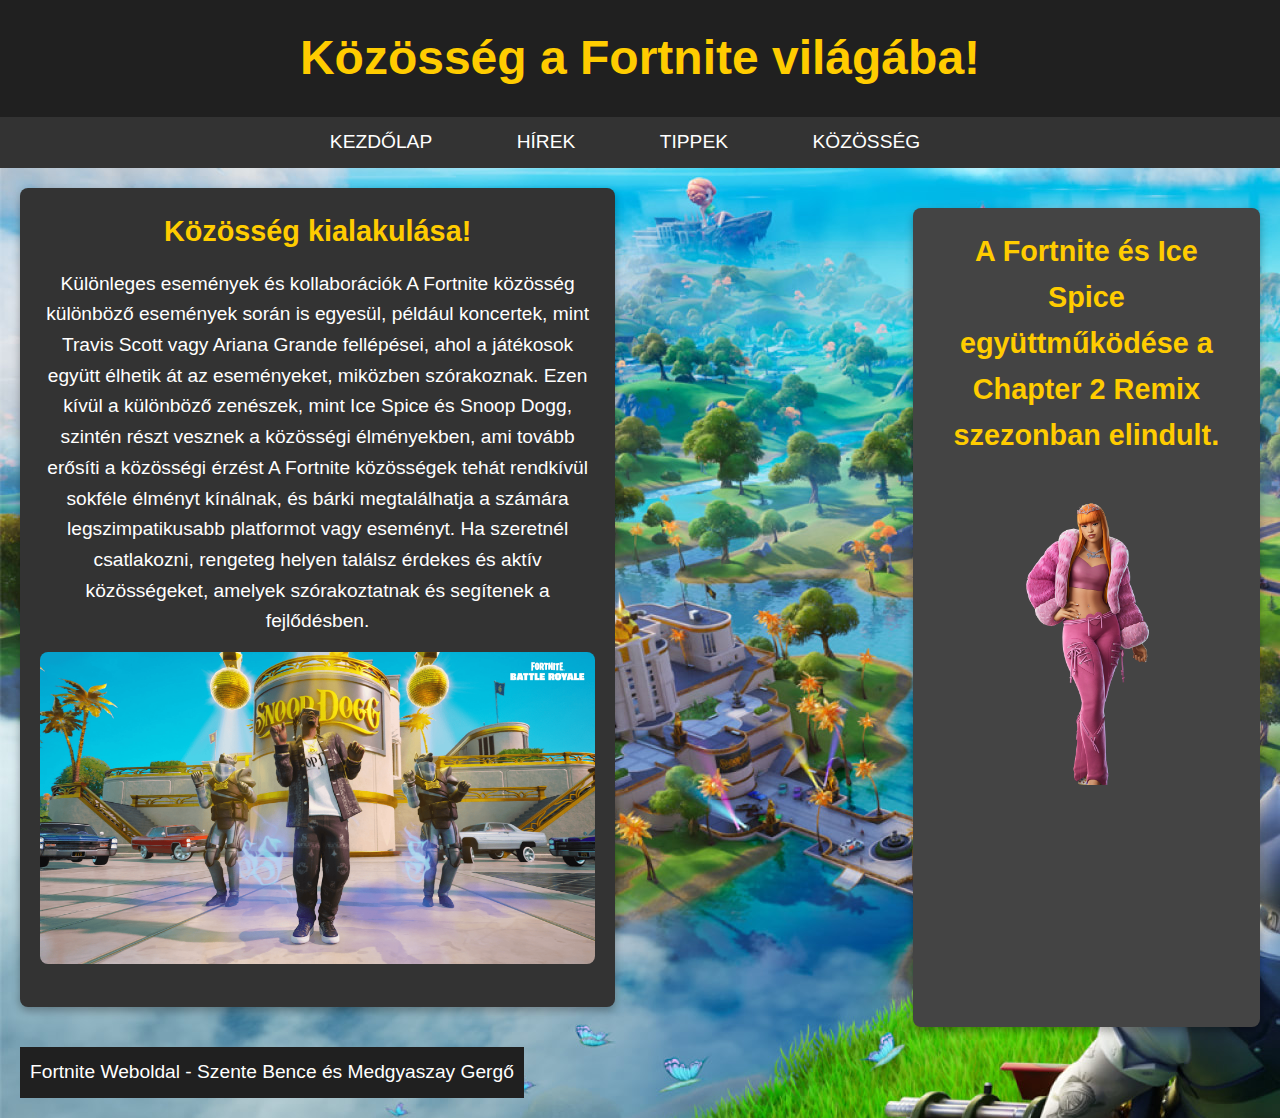
==== Community.html @ 3e8b2eef "Community kezdése" ====
<!DOCTYPE html>
<html lang="hu">
<head>
    <meta charset="UTF-8">
    <meta name="viewport" content="width=device-width, initial-scale=1.0">
    <link rel="stylesheet" href="stilus.css">
    <title>Fortnite Weboldal</title>
</head>
<body>
    <main>
        <header>
            <h1>Közösség a Fortnite világába!</h1>
        </header>

        <nav>
            <ul>
                <li><a href="index.html">Kezdőlap</a></li>
                <li><a href="Hírek.html">Hírek</a></li>
                <li><a href="Tippek.html">Tippek</a></li>
                <li><a href="Community.html">Közösség</a></li>
                
            </ul>
        </nav>

        <article>
            
            <div id="home" class="Tartalom">
                <h2>Közösség kialakulása!</h2>
                <p>Különleges események és kollaborációk
                    A Fortnite közösség különböző események során is egyesül, például koncertek, mint Travis Scott vagy Ariana Grande fellépései, ahol a játékosok együtt élhetik át az eseményeket, miközben szórakoznak. Ezen kívül a különböző zenészek, mint Ice Spice és Snoop Dogg, szintén részt vesznek a közösségi élményekben, ami tovább erősíti a közösségi érzést A Fortnite közösségek tehát rendkívül sokféle élményt kínálnak, és bárki megtalálhatja a számára legszimpatikusabb platformot vagy eseményt. Ha szeretnél csatlakozni, rengeteg helyen találsz érdekes és aktív közösségeket, amelyek szórakoztatnak és segítenek a fejlődésben.</p>
                <img src="kepek/Skin.webp" alt="Remix">
            </div>

        
            

        <aside class="kosar">
            <h2>A Fortnite és Ice Spice együttműködése a Chapter 2 Remix szezonban elindult.</h2>
            <img src="kepek/icepice.png" alt="Remix">
        </aside>

        <footer>
            <p>Fortnite Weboldal - Szente Bence és Medgyaszay Gergő</p>
        </footer>
    </main>
</body>
</html>
---- stilus.css ----
* {
    margin: 0;
    padding: 0;
    box-sizing: border-box;
}

body {
    font-family: 'Arial', sans-serif;
    line-height: 1.6;
    background-image: url(kepek/hatter1.jpg);
    color: #fff;
}


header {
    background: #202020;
    color: #ffcc00;
    text-align: center;
    padding: 20px 0;
}

header h1 {
    font-size: 3rem;
    font-weight: bold;
}

nav {
    background: #333;
    color: #fff;
}

nav ul {
    list-style-type: none;
    text-align: center;
    padding: 10px 0;
}

nav ul li {
    display: inline-block;
    margin-right: 30px;
}

nav ul li a {
    color: #fff;
    text-decoration: none;
    padding: 12px 25px;
    font-size: 1.2rem;
    text-transform: uppercase;
}

nav ul li a:hover {
    background-color: #ffcc00;
    color: #202020;
    border-radius: 5px;
}


article {
    margin: 20px;
    display: flex;
    flex-wrap: wrap;
    justify-content: space-between;
}


.Tartalom {
    background: #333;
    border-radius: 8px;
    box-shadow: 0 4px 8px rgba(0, 0, 0, 0.3);
    padding: 20px;
    margin-bottom: 20px;
    width: 48%; 
    text-align: center;
}

.Tartalom h2 {
    font-size: 1.8rem;
    margin-bottom: 15px;
    color: #ffcc00;
}

.Tartalom img {
    width: 100%;
    height: auto;
    border-radius: 8px;
    margin-bottom: 15px;
}

.Tartalom p {
    font-size: 1.2rem;
    margin-bottom: 15px;
}

.Tartalom a {
    display: inline-block;
    background: #007bff;
    color: white;
    padding: 12px 30px;
    border-radius: 5px;
    text-decoration: none;
    text-align: center;
    font-size: 1.1rem;
}

.Tartalom a:hover {
    background: #0056b3;
}


.kosar {
    background: #444;
    padding: 20px;
    border-radius: 8px;
    width: 28%;
    box-shadow: 0 4px 8px rgba(0, 0, 0, 0.3);
    margin-top: 20px;
    text-align: center;
}
.kosar img{
    width: 100%;
}
.kosar h2 {
    font-size: 1.8rem;
    margin-bottom: 20px;
    color: #ffcc00;
}

.kosar p {
    font-size: 1.2rem;
    margin-bottom: 10px;
}

.elrendezes {
    display: flex;
    justify-content: space-between;
}

.vegosszeg {
    font-size: 1.5rem;
    font-weight: bold;
    margin-top: 20px;
}

.fizetes {
    display: inline-block;
    background: #28a745;
    color: white;
    padding: 12px 30px;
    border-radius: 5px;
    text-decoration: none;
    margin-top: 20px;
    text-align: center;
    font-size: 1.1rem;
}

.fizetes:hover {
    background: #218838;
}


footer {
    background: #202020;
    color: #fff;
    text-align: center;
    padding: 10px;
    margin-top: 20px;
    font-size: 1.2rem;
}


@media (max-width: 768px) {
    article {
        flex-direction: column;
    }

    .Tartalom {
        width: 100%;
    }

    .kosar {
        width: 100%;
        margin-top: 20px;
    }
}
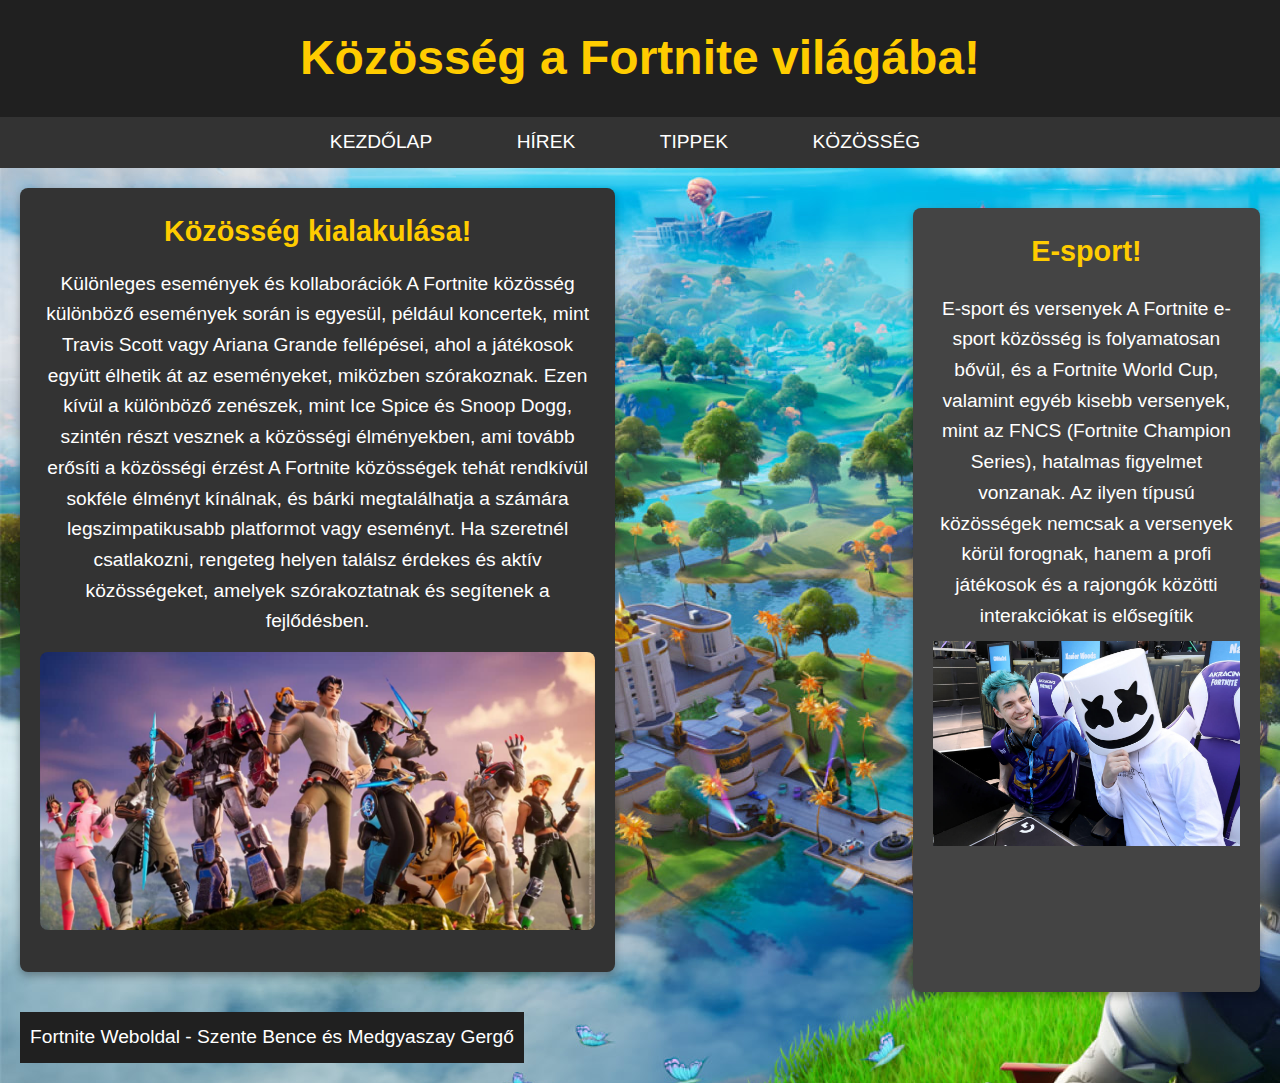
==== commit 1174c81e: "14:07 Befejezve" ====
--- a/Community.html
+++ b/Community.html
@@ -28,15 +28,17 @@
                 <h2>Közösség kialakulása!</h2>
                 <p>Különleges események és kollaborációk
                     A Fortnite közösség különböző események során is egyesül, például koncertek, mint Travis Scott vagy Ariana Grande fellépései, ahol a játékosok együtt élhetik át az eseményeket, miközben szórakoznak. Ezen kívül a különböző zenészek, mint Ice Spice és Snoop Dogg, szintén részt vesznek a közösségi élményekben, ami tovább erősíti a közösségi érzést A Fortnite közösségek tehát rendkívül sokféle élményt kínálnak, és bárki megtalálhatja a számára legszimpatikusabb platformot vagy eseményt. Ha szeretnél csatlakozni, rengeteg helyen találsz érdekes és aktív közösségeket, amelyek szórakoztatnak és segítenek a fejlődésben.</p>
-                <img src="kepek/Skin.webp" alt="Remix">
+                <img src="kepek/crew.jpg" alt="Remix">
             </div>
 
         
             
 
         <aside class="kosar">
-            <h2>A Fortnite és Ice Spice együttműködése a Chapter 2 Remix szezonban elindult.</h2>
-            <img src="kepek/icepice.png" alt="Remix">
+            <h2>E-sport!</h2>
+            <p>E-sport és versenyek
+                A Fortnite e-sport közösség is folyamatosan bővül, és a Fortnite World Cup, valamint egyéb kisebb versenyek, mint az FNCS (Fortnite Champion Series), hatalmas figyelmet vonzanak. Az ilyen típusú közösségek nemcsak a versenyek körül forognak, hanem a profi játékosok és a rajongók közötti interakciókat is elősegítik</p>
+            <img src="kepek/esport.jpg" alt="Remix">
         </aside>
 
         <footer>
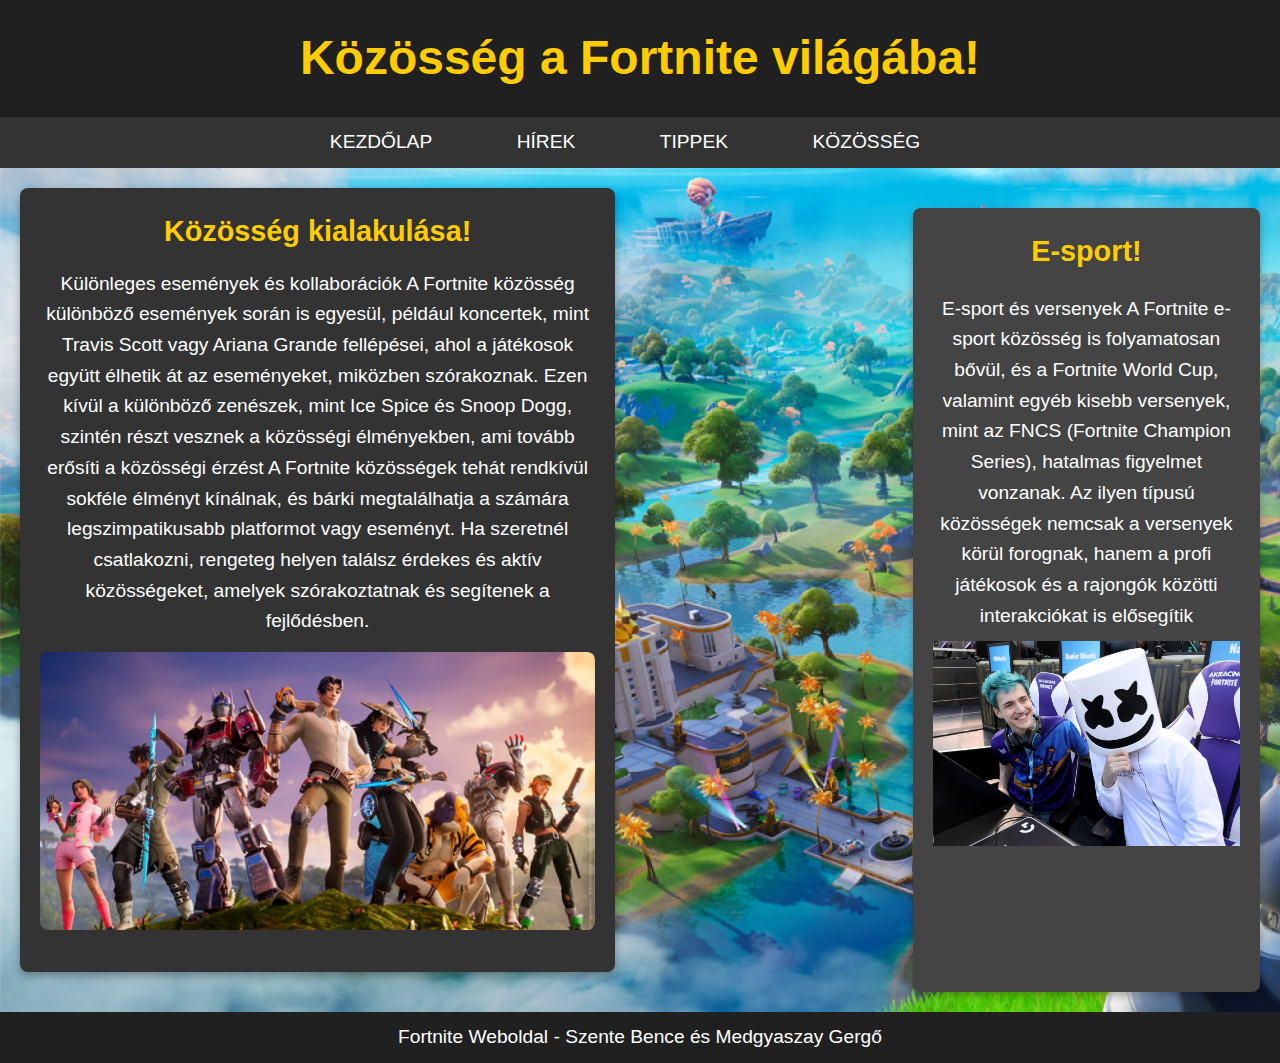
==== commit b54da8eb: "Szépítés" ====
--- a/Community.html
+++ b/Community.html
@@ -6,44 +6,45 @@
     <link rel="stylesheet" href="stilus.css">
     <title>Fortnite Weboldal</title>
 </head>
-<body>
-    <main>
-        <header>
-            <h1>Közösség a Fortnite világába!</h1>
-        </header>
+    <body>
+        <main>
+            <header>
+                <h1>Közösség a Fortnite világába!</h1>
+            </header>
 
-        <nav>
-            <ul>
-                <li><a href="index.html">Kezdőlap</a></li>
-                <li><a href="Hírek.html">Hírek</a></li>
-                <li><a href="Tippek.html">Tippek</a></li>
-                <li><a href="Community.html">Közösség</a></li>
+            <nav>
+                <ul>
+                    <li><a href="index.html">Kezdőlap</a></li>
+                    <li><a href="Hírek.html">Hírek</a></li>
+                    <li><a href="Tippek.html">Tippek</a></li>
+                    <li><a href="Community.html">Közösség</a></li>
                 
-            </ul>
-        </nav>
+                </ul>
+            </nav>
 
-        <article>
+            <article>
             
-            <div id="home" class="Tartalom">
-                <h2>Közösség kialakulása!</h2>
-                <p>Különleges események és kollaborációk
+                <div id="home" class="Tartalom">
+                    <h2>Közösség kialakulása!</h2>
+                    <p>Különleges események és kollaborációk
                     A Fortnite közösség különböző események során is egyesül, például koncertek, mint Travis Scott vagy Ariana Grande fellépései, ahol a játékosok együtt élhetik át az eseményeket, miközben szórakoznak. Ezen kívül a különböző zenészek, mint Ice Spice és Snoop Dogg, szintén részt vesznek a közösségi élményekben, ami tovább erősíti a közösségi érzést A Fortnite közösségek tehát rendkívül sokféle élményt kínálnak, és bárki megtalálhatja a számára legszimpatikusabb platformot vagy eseményt. Ha szeretnél csatlakozni, rengeteg helyen találsz érdekes és aktív közösségeket, amelyek szórakoztatnak és segítenek a fejlődésben.</p>
-                <img src="kepek/crew.jpg" alt="Remix">
-            </div>
-
+                    <img src="kepek/crew.jpg" alt="Remix">
+                </div>
+                <aside class="kosar">
+                    <h2>E-sport!</h2>
+                    <p>E-sport és versenyek
+                    A Fortnite e-sport közösség is folyamatosan bővül, és a Fortnite World Cup, valamint egyéb kisebb versenyek, mint az FNCS (Fortnite Champion Series), hatalmas figyelmet vonzanak. Az ilyen típusú közösségek nemcsak a versenyek körül forognak, hanem a profi játékosok és a rajongók közötti interakciókat is elősegítik</p>
+                    <img src="kepek/esport.jpg" alt="Remix">
+                </aside>
+    
+            </article>
         
             
 
-        <aside class="kosar">
-            <h2>E-sport!</h2>
-            <p>E-sport és versenyek
-                A Fortnite e-sport közösség is folyamatosan bővül, és a Fortnite World Cup, valamint egyéb kisebb versenyek, mint az FNCS (Fortnite Champion Series), hatalmas figyelmet vonzanak. Az ilyen típusú közösségek nemcsak a versenyek körül forognak, hanem a profi játékosok és a rajongók közötti interakciókat is elősegítik</p>
-            <img src="kepek/esport.jpg" alt="Remix">
-        </aside>
-
-        <footer>
-            <p>Fortnite Weboldal - Szente Bence és Medgyaszay Gergő</p>
-        </footer>
-    </main>
-</body>
+            
+            <footer>
+                <p>Fortnite Weboldal - Szente Bence és Medgyaszay Gergő</p>
+            </footer>
+        </main>
+    </body>
 </html>
--- a/stilus.css
+++ b/stilus.css
@@ -116,9 +116,12 @@
     box-shadow: 0 4px 8px rgba(0, 0, 0, 0.3);
     margin-top: 20px;
     text-align: center;
+    
+
 }
 .kosar img{
     width: 100%;
+    
 }
 .kosar h2 {
     font-size: 1.8rem;
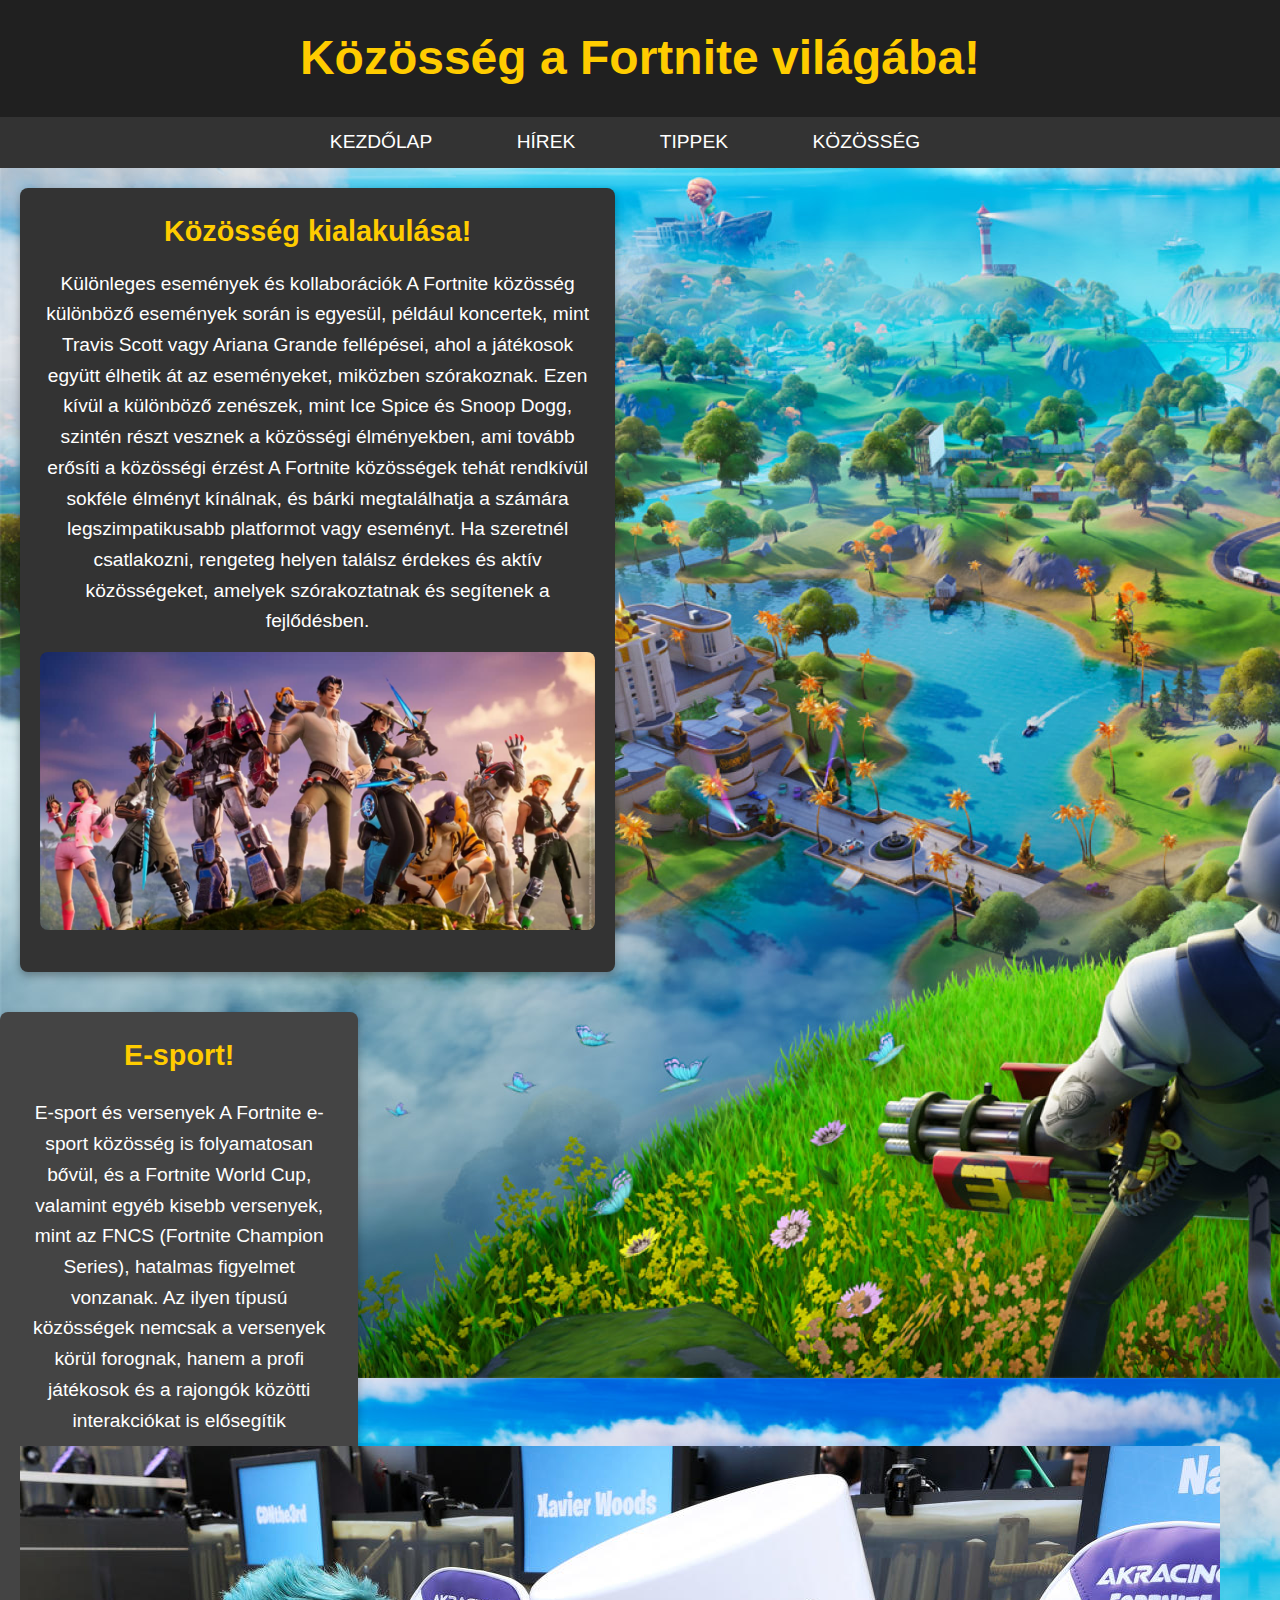
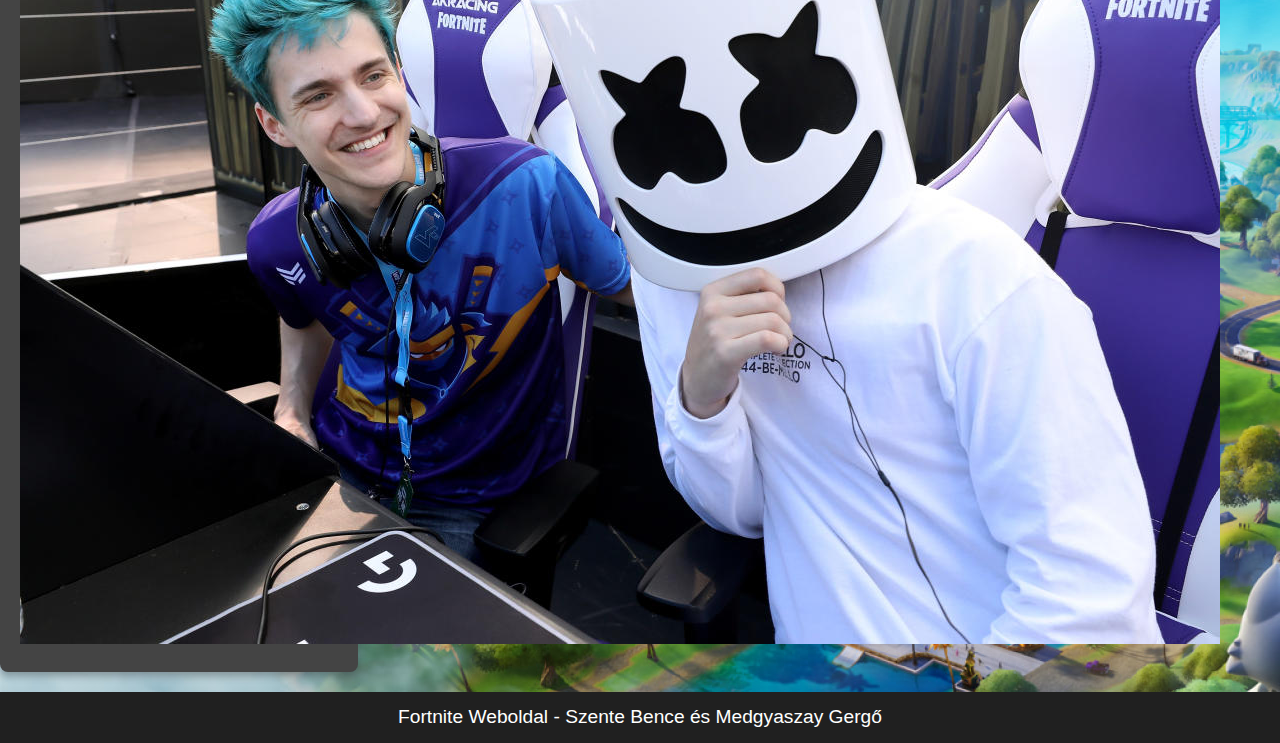
==== commit aa97f9d3: "valtozas" ====
--- a/Community.html
+++ b/Community.html
@@ -6,45 +6,45 @@
     <link rel="stylesheet" href="stilus.css">
     <title>Fortnite Weboldal</title>
 </head>
-    <body>
-        <main>
-            <header>
-                <h1>Közösség a Fortnite világába!</h1>
-            </header>
+<body>
+    <main>
+        <header>
+            <h1>Közösség a Fortnite világába!</h1>
+        </header>
 
-            <nav>
-                <ul>
-                    <li><a href="index.html">Kezdőlap</a></li>
-                    <li><a href="Hírek.html">Hírek</a></li>
-                    <li><a href="Tippek.html">Tippek</a></li>
-                    <li><a href="Community.html">Közösség</a></li>
+        <nav>
+            <ul>
+                <li><a href="index.html">Kezdőlap</a></li>
+                <li><a href="Hírek.html">Hírek</a></li>
+                <li><a href="Tippek.html">Tippek</a></li>
+                <li><a href="Community.html">Közösség</a></li>
                 
-                </ul>
-            </nav>
+            </ul>
+        </nav>
 
-            <article>
+        <article>
             
-                <div id="home" class="Tartalom">
-                    <h2>Közösség kialakulása!</h2>
-                    <p>Különleges események és kollaborációk
+            <div id="home" class="Tartalom">
+                <h2>Közösség kialakulása!</h2>
+                <p>Különleges események és kollaborációk
                     A Fortnite közösség különböző események során is egyesül, például koncertek, mint Travis Scott vagy Ariana Grande fellépései, ahol a játékosok együtt élhetik át az eseményeket, miközben szórakoznak. Ezen kívül a különböző zenészek, mint Ice Spice és Snoop Dogg, szintén részt vesznek a közösségi élményekben, ami tovább erősíti a közösségi érzést A Fortnite közösségek tehát rendkívül sokféle élményt kínálnak, és bárki megtalálhatja a számára legszimpatikusabb platformot vagy eseményt. Ha szeretnél csatlakozni, rengeteg helyen találsz érdekes és aktív közösségeket, amelyek szórakoztatnak és segítenek a fejlődésben.</p>
-                    <img src="kepek/crew.jpg" alt="Remix">
-                </div>
-                <aside class="kosar">
-                    <h2>E-sport!</h2>
-                    <p>E-sport és versenyek
-                    A Fortnite e-sport közösség is folyamatosan bővül, és a Fortnite World Cup, valamint egyéb kisebb versenyek, mint az FNCS (Fortnite Champion Series), hatalmas figyelmet vonzanak. Az ilyen típusú közösségek nemcsak a versenyek körül forognak, hanem a profi játékosok és a rajongók közötti interakciókat is elősegítik</p>
-                    <img src="kepek/esport.jpg" alt="Remix">
-                </aside>
-    
-            </article>
+                <img src="kepek/crew.jpg" alt="Remix">
+            </div>
+        </article>
+
         
             
 
-            
-            <footer>
-                <p>Fortnite Weboldal - Szente Bence és Medgyaszay Gergő</p>
-            </footer>
-        </main>
-    </body>
+        <aside class="kosar">
+            <h2>E-sport!</h2>
+            <p>E-sport és versenyek
+                A Fortnite e-sport közösség is folyamatosan bővül, és a Fortnite World Cup, valamint egyéb kisebb versenyek, mint az FNCS (Fortnite Champion Series), hatalmas figyelmet vonzanak. Az ilyen típusú közösségek nemcsak a versenyek körül forognak, hanem a profi játékosok és a rajongók közötti interakciókat is elősegítik</p>
+            <img src="kepek/esport.jpg" alt="Remix">
+        </aside>
+
+        <footer>
+            <p>Fortnite Weboldal - Szente Bence és Medgyaszay Gergő</p>
+        </footer>
+    </main>
+</body>
 </html>
--- a/stilus.css
+++ b/stilus.css
@@ -116,13 +116,8 @@
     box-shadow: 0 4px 8px rgba(0, 0, 0, 0.3);
     margin-top: 20px;
     text-align: center;
-    
+}
 
-}
-.kosar img{
-    width: 100%;
-    
-}
 .kosar h2 {
     font-size: 1.8rem;
     margin-bottom: 20px;
@@ -186,5 +181,3 @@
         margin-top: 20px;
     }
 }
-
-
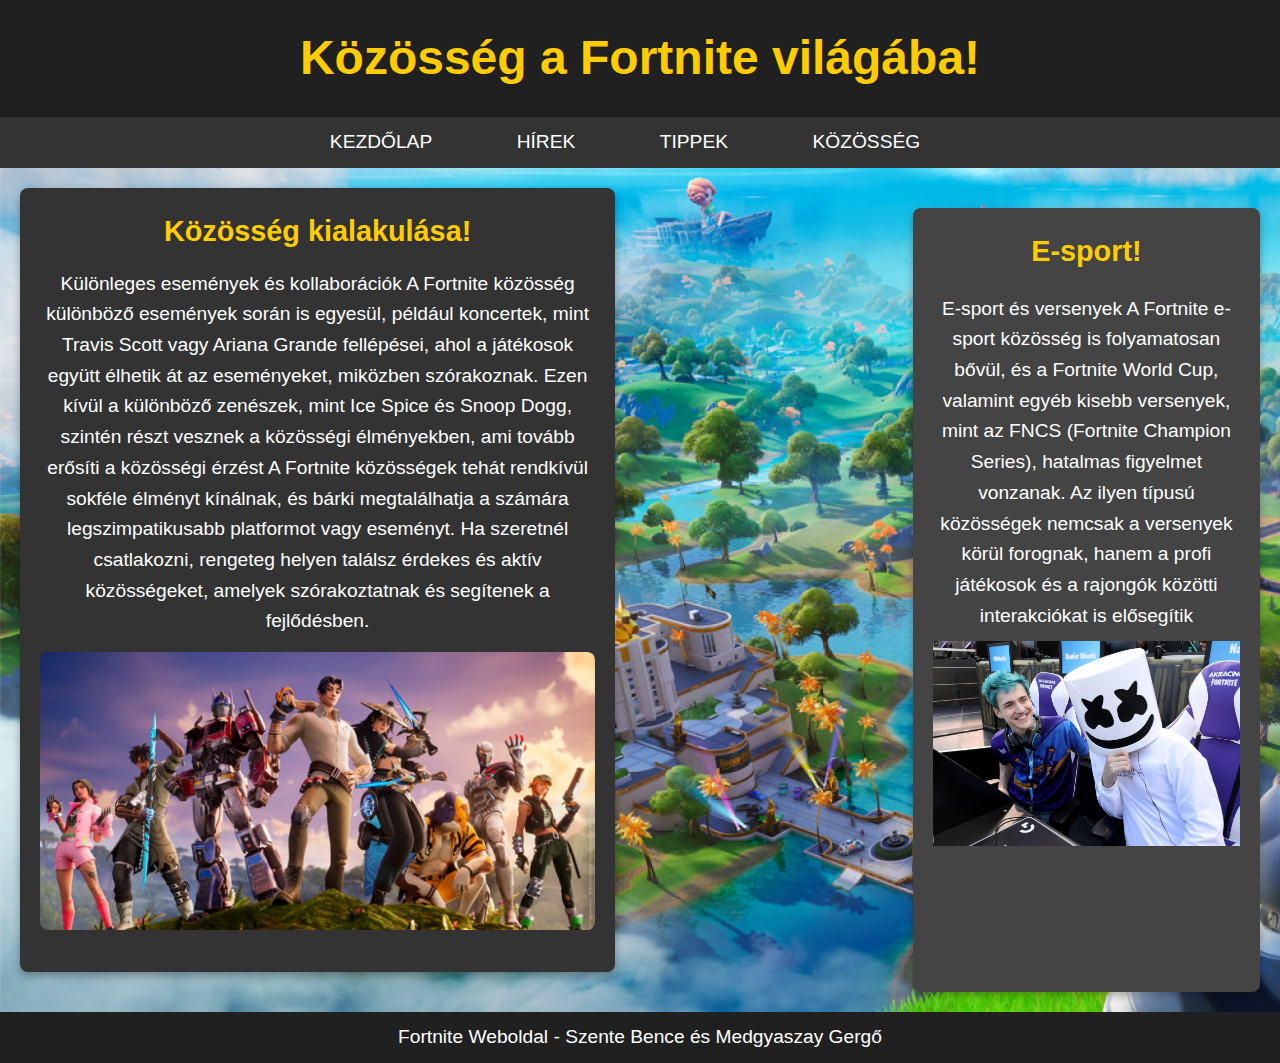
==== commit fbf9427a: "Merge branch 'main' of https://github.com/MGergo20/Fortnite" ====
--- a/Community.html
+++ b/Community.html
@@ -6,45 +6,45 @@
     <link rel="stylesheet" href="stilus.css">
     <title>Fortnite Weboldal</title>
 </head>
-<body>
-    <main>
-        <header>
-            <h1>Közösség a Fortnite világába!</h1>
-        </header>
+    <body>
+        <main>
+            <header>
+                <h1>Közösség a Fortnite világába!</h1>
+            </header>
 
-        <nav>
-            <ul>
-                <li><a href="index.html">Kezdőlap</a></li>
-                <li><a href="Hírek.html">Hírek</a></li>
-                <li><a href="Tippek.html">Tippek</a></li>
-                <li><a href="Community.html">Közösség</a></li>
+            <nav>
+                <ul>
+                    <li><a href="index.html">Kezdőlap</a></li>
+                    <li><a href="Hírek.html">Hírek</a></li>
+                    <li><a href="Tippek.html">Tippek</a></li>
+                    <li><a href="Community.html">Közösség</a></li>
                 
-            </ul>
-        </nav>
+                </ul>
+            </nav>
 
-        <article>
+            <article>
             
-            <div id="home" class="Tartalom">
-                <h2>Közösség kialakulása!</h2>
-                <p>Különleges események és kollaborációk
+                <div id="home" class="Tartalom">
+                    <h2>Közösség kialakulása!</h2>
+                    <p>Különleges események és kollaborációk
                     A Fortnite közösség különböző események során is egyesül, például koncertek, mint Travis Scott vagy Ariana Grande fellépései, ahol a játékosok együtt élhetik át az eseményeket, miközben szórakoznak. Ezen kívül a különböző zenészek, mint Ice Spice és Snoop Dogg, szintén részt vesznek a közösségi élményekben, ami tovább erősíti a közösségi érzést A Fortnite közösségek tehát rendkívül sokféle élményt kínálnak, és bárki megtalálhatja a számára legszimpatikusabb platformot vagy eseményt. Ha szeretnél csatlakozni, rengeteg helyen találsz érdekes és aktív közösségeket, amelyek szórakoztatnak és segítenek a fejlődésben.</p>
-                <img src="kepek/crew.jpg" alt="Remix">
-            </div>
-        </article>
-
+                    <img src="kepek/crew.jpg" alt="Remix">
+                </div>
+                <aside class="kosar">
+                    <h2>E-sport!</h2>
+                    <p>E-sport és versenyek
+                    A Fortnite e-sport közösség is folyamatosan bővül, és a Fortnite World Cup, valamint egyéb kisebb versenyek, mint az FNCS (Fortnite Champion Series), hatalmas figyelmet vonzanak. Az ilyen típusú közösségek nemcsak a versenyek körül forognak, hanem a profi játékosok és a rajongók közötti interakciókat is elősegítik</p>
+                    <img src="kepek/esport.jpg" alt="Remix">
+                </aside>
+    
+            </article>
         
             
 
-        <aside class="kosar">
-            <h2>E-sport!</h2>
-            <p>E-sport és versenyek
-                A Fortnite e-sport közösség is folyamatosan bővül, és a Fortnite World Cup, valamint egyéb kisebb versenyek, mint az FNCS (Fortnite Champion Series), hatalmas figyelmet vonzanak. Az ilyen típusú közösségek nemcsak a versenyek körül forognak, hanem a profi játékosok és a rajongók közötti interakciókat is elősegítik</p>
-            <img src="kepek/esport.jpg" alt="Remix">
-        </aside>
-
-        <footer>
-            <p>Fortnite Weboldal - Szente Bence és Medgyaszay Gergő</p>
-        </footer>
-    </main>
-</body>
+            
+            <footer>
+                <p>Fortnite Weboldal - Szente Bence és Medgyaszay Gergő</p>
+            </footer>
+        </main>
+    </body>
 </html>
--- a/stilus.css
+++ b/stilus.css
@@ -116,8 +116,13 @@
     box-shadow: 0 4px 8px rgba(0, 0, 0, 0.3);
     margin-top: 20px;
     text-align: center;
+    
+
 }
-
+.kosar img{
+    width: 100%;
+    
+}
 .kosar h2 {
     font-size: 1.8rem;
     margin-bottom: 20px;
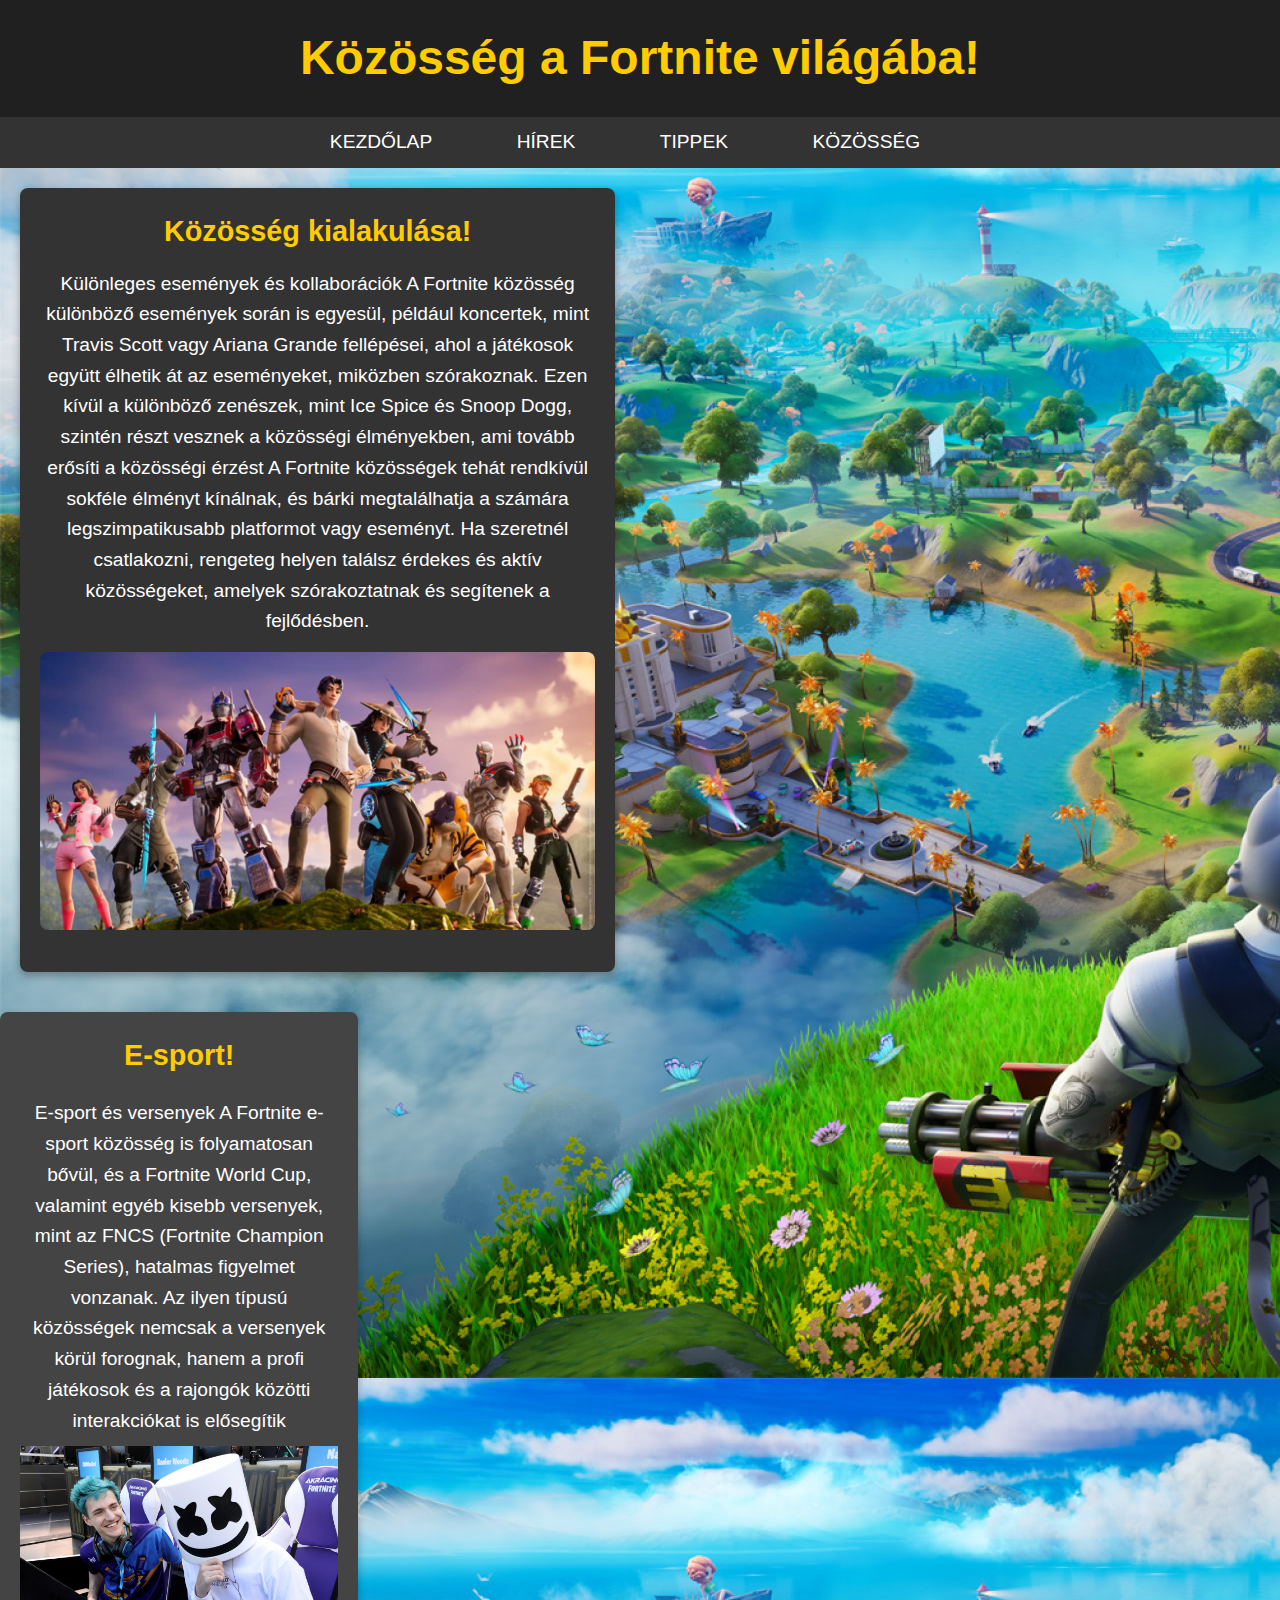
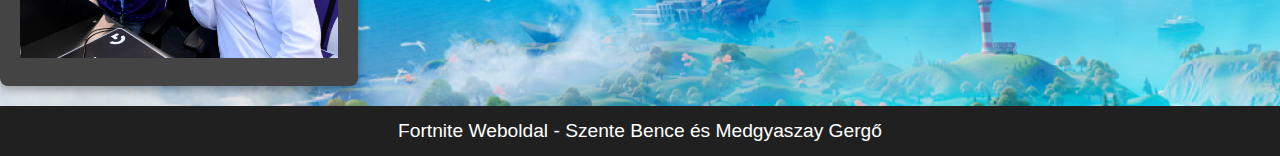
==== commit 205d5517: "utolsó" ====
--- a/Community.html
+++ b/Community.html
@@ -30,15 +30,15 @@
                     A Fortnite közösség különböző események során is egyesül, például koncertek, mint Travis Scott vagy Ariana Grande fellépései, ahol a játékosok együtt élhetik át az eseményeket, miközben szórakoznak. Ezen kívül a különböző zenészek, mint Ice Spice és Snoop Dogg, szintén részt vesznek a közösségi élményekben, ami tovább erősíti a közösségi érzést A Fortnite közösségek tehát rendkívül sokféle élményt kínálnak, és bárki megtalálhatja a számára legszimpatikusabb platformot vagy eseményt. Ha szeretnél csatlakozni, rengeteg helyen találsz érdekes és aktív közösségeket, amelyek szórakoztatnak és segítenek a fejlődésben.</p>
                     <img src="kepek/crew.jpg" alt="Remix">
                 </div>
-                <aside class="kosar">
-                    <h2>E-sport!</h2>
-                    <p>E-sport és versenyek
-                    A Fortnite e-sport közösség is folyamatosan bővül, és a Fortnite World Cup, valamint egyéb kisebb versenyek, mint az FNCS (Fortnite Champion Series), hatalmas figyelmet vonzanak. Az ilyen típusú közösségek nemcsak a versenyek körül forognak, hanem a profi játékosok és a rajongók közötti interakciókat is elősegítik</p>
-                    <img src="kepek/esport.jpg" alt="Remix">
-                </aside>
+                
     
             </article>
-        
+            <aside class="kosar">
+                <h2>E-sport!</h2>
+                <p>E-sport és versenyek
+                A Fortnite e-sport közösség is folyamatosan bővül, és a Fortnite World Cup, valamint egyéb kisebb versenyek, mint az FNCS (Fortnite Champion Series), hatalmas figyelmet vonzanak. Az ilyen típusú közösségek nemcsak a versenyek körül forognak, hanem a profi játékosok és a rajongók közötti interakciókat is elősegítik</p>
+                <img src="kepek/esport.jpg" alt="Remix">
+            </aside>
             
 
             
